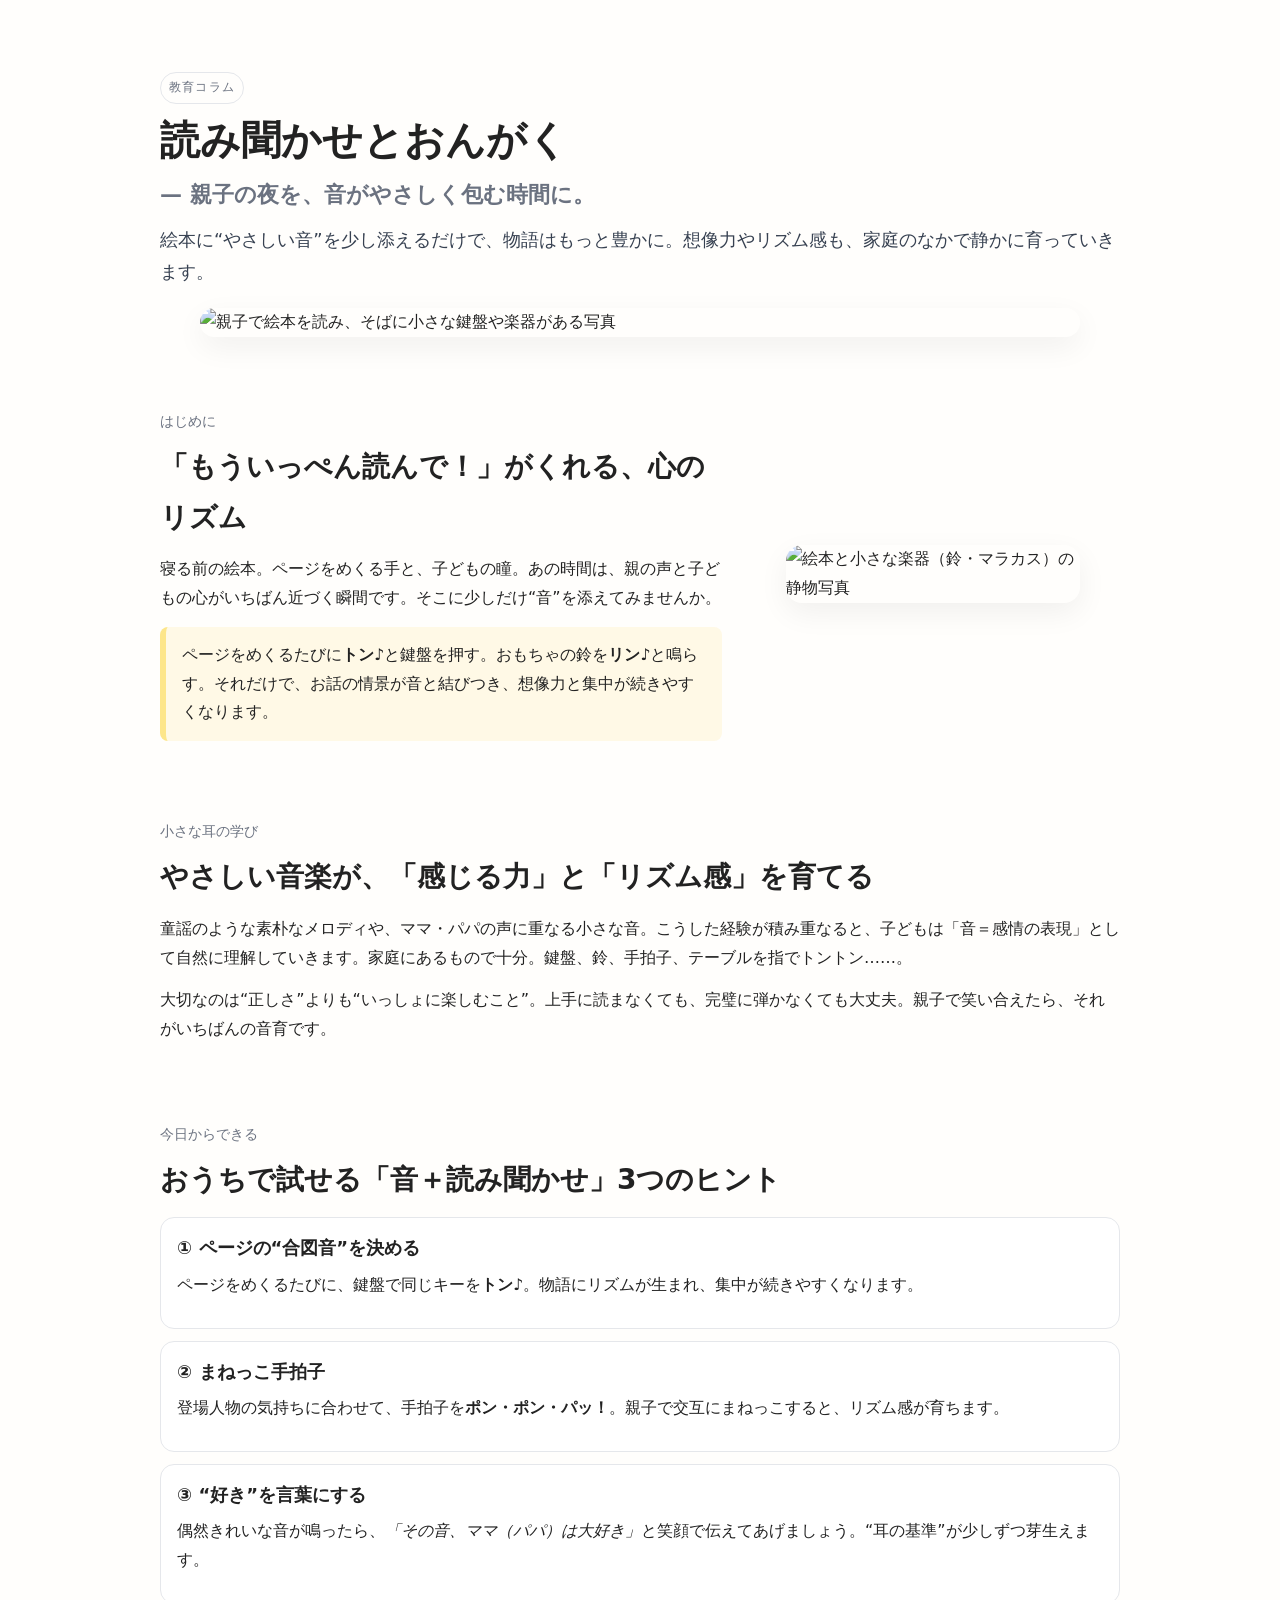
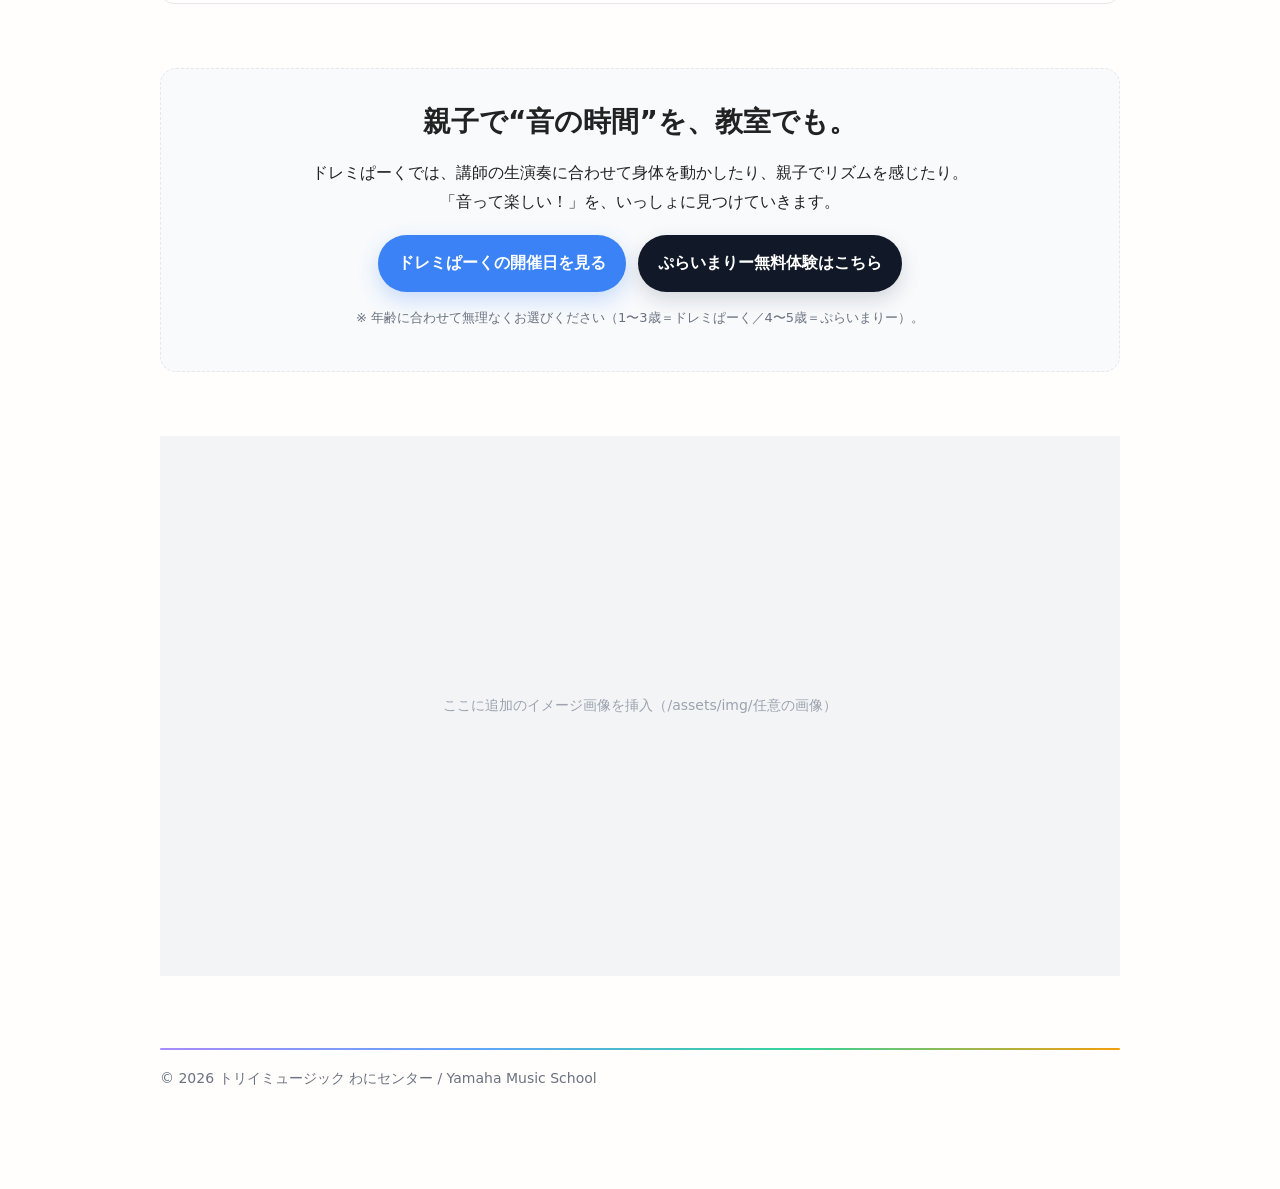
==== index.html @ 70f949ee "Initial commit for GA4GTM setup guide" ====
<!doctype html>
<html lang="ja">
<head>
  <meta charset="utf-8" />
  <meta name="viewport" content="width=device-width, initial-scale=1" />
  <title>読み聞かせとおんがく｜親子の夜を、音がやさしく包む時間に。</title>
  <meta name="description" content="絵本の読み聞かせに“やさしい音”を添えるだけで、想像力やリズム感が育ちます。ご家庭でも簡単にできる小さな工夫と、教室で体験できるドレミぱーくのご案内。" />
  
  <!-- OGP -->
  <meta property="og:title" content="読み聞かせとおんがく｜親子の夜を、音がやさしく包む時間に。" />
  <meta property="og:description" content="絵本の読み聞かせに“やさしい音”を添えるだけで、想像力やリズム感が育ちます。ご家庭でもできるヒントと、ドレミぱーくのご案内。" />
  <meta property="og:type" content="article" />
  <meta property="og:image" content="/assets/ogp/yomikikase_og.jpg" />
  <meta property="og:locale" content="ja_JP" />
  
  <!-- Favicon（必要に応じて差し替え） -->
  <link rel="icon" href="/favicon.ico" />

  <style>
    :root{
      --bg: #fffefc;
      --ink: #222;
      --muted: #6b7280;
      --brand: #3b82f6; /* ボタン色 */
      --brand-ink: #ffffff;
      --card: #ffffff;
      --line: #e5e7eb;
      --accent: #fde68a; /* 強調ライン */
    }
    html{scroll-behavior:smooth}
    body{
      margin:0; font-family: system-ui, -apple-system, "Segoe UI", Roboto, "Hiragino Kaku Gothic ProN", "Noto Sans JP", "Yu Gothic", sans-serif;
      color:var(--ink); background:var(--bg); line-height:1.8;
    }
    .wrap{max-width:960px; margin-inline:auto; padding:24px;}
    header.hero{padding:48px 0 24px;}
    .eyebrow{display:inline-block; font-size:12px; letter-spacing:.1em; color:var(--muted); text-transform:uppercase; border:1px solid var(--line); padding:4px 8px; border-radius:9999px;}
    h1{font-size:clamp(28px, 5vw, 40px); line-height:1.2; margin:12px 0 12px;}
    .lead{font-size:18px; color:#374151;}
    .hero-media{margin-top:20px; border-radius:16px; overflow:hidden; box-shadow:0 10px 30px rgba(0,0,0,.06);}
    .hero-media img{width:100%; height:auto; display:block;}

    .section{padding:32px 0;}
    .kicker{font-size:14px; color:var(--muted); margin-bottom:4px;}
    h2{font-size:clamp(22px, 4vw, 28px); margin:8px 0 12px;}
    p{margin:0 0 14px;}
    .callout{border-left:6px solid var(--accent); background:#fff9e6; padding:14px 16px; border-radius:8px;}

    .grid{display:grid; gap:24px;}
    @media(min-width:900px){
      .grid-2{grid-template-columns:1.2fr .8fr; align-items:center;}
    }

    .btn{display:inline-block; appearance:none; border:none; cursor:pointer; background:var(--brand); color:var(--brand-ink); padding:14px 20px; border-radius:9999px; font-weight:700; text-decoration:none; box-shadow:0 8px 20px rgba(59,130,246,.25); transition:.2s transform, .2s box-shadow;}
    .btn:hover{transform:translateY(-1px); box-shadow:0 10px 24px rgba(59,130,246,.35)}
    .btn.secondary{background:#111827; box-shadow:0 8px 20px rgba(17,24,39,.15)}

    .tips{display:grid; gap:12px;}
    .tip{background:var(--card); border:1px solid var(--line); border-radius:14px; padding:14px 16px;}
    .tip h3{margin:0 0 6px; font-size:18px;}

    .cta{padding:28px; border:1px dashed var(--line); border-radius:16px; background:#f8fafc; text-align:center;}

    footer{padding:40px 0 60px; color:var(--muted); font-size:14px;}
    .brandline{height:2px; background:linear-gradient(90deg, #a78bfa, #60a5fa, #34d399, #f59e0b); border-radius:9999px;}

    /* 画像のプレースホルダ（未設定時の見栄え） */
    .placeholder{display:grid; place-items:center; aspect-ratio:16/9; background:#f3f4f6; color:#9ca3af; font-size:14px;}
  </style>
</head>
<body>
  <div class="wrap">
    <header class="hero">
      <span class="eyebrow" aria-label="コラム種別">教育コラム</span>
      <h1>読み聞かせとおんがく<br><small style="font-size:.55em; color:#6b7280; font-weight:600">— 親子の夜を、音がやさしく包む時間に。</small></h1>
      <p class="lead">絵本に“やさしい音”を少し添えるだけで、物語はもっと豊かに。想像力やリズム感も、家庭のなかで静かに育っていきます。</p>

      <!-- ヒーロー画像：差し替え推奨（/assets/img/yomikikase_hero.jpg など） -->
      <figure class="hero-media" aria-label="読み聞かせをする親子のイメージ写真">
        <picture>
          <!-- 必要に応じてWebPなどを追加 -->
          <source srcset="/assets/img/yomikikase_hero.webp" type="image/webp" />
          <img src="/assets/img/yomikikase_hero.jpg" alt="親子で絵本を読み、そばに小さな鍵盤や楽器がある写真" loading="eager" />
        </picture>
      </figure>
    </header>

    <main>
      <!-- セクション1：導入と情緒 -->
      <section class="section grid grid-2" id="intro">
        <div>
          <div class="kicker">はじめに</div>
          <h2>「もういっぺん読んで！」がくれる、心のリズム</h2>
          <p>寝る前の絵本。ページをめくる手と、子どもの瞳。あの時間は、親の声と子どもの心がいちばん近づく瞬間です。そこに少しだけ“音”を添えてみませんか。</p>
          <p class="callout">ページをめくるたびに<span style="font-weight:700">トン♪</span>と鍵盤を押す。おもちゃの鈴を<span style="font-weight:700">リン♪</span>と鳴らす。それだけで、お話の情景が音と結びつき、想像力と集中が続きやすくなります。</p>
        </div>
        <div>
          <!-- 差し替えサブ画像（任意） -->
          <figure class="hero-media" style="margin-top:0">
            <picture>
              <source srcset="/assets/img/yomikikase_sub.webp" type="image/webp" />
              <img src="/assets/img/yomikikase_sub.jpg" alt="絵本と小さな楽器（鈴・マラカス）の静物写真" loading="lazy" />
            </picture>
          </figure>
        </div>
      </section>

      <!-- セクション2：本論（教育価値） -->
      <section class="section" id="theory">
        <div class="kicker">小さな耳の学び</div>
        <h2>やさしい音楽が、「感じる力」と「リズム感」を育てる</h2>
        <p>童謡のような素朴なメロディや、ママ・パパの声に重なる小さな音。こうした経験が積み重なると、子どもは「音＝感情の表現」として自然に理解していきます。家庭にあるもので十分。鍵盤、鈴、手拍子、テーブルを指でトントン……。</p>
        <p>大切なのは“正しさ”よりも“いっしょに楽しむこと”。上手に読まなくても、完璧に弾かなくても大丈夫。親子で笑い合えたら、それがいちばんの音育です。</p>
      </section>

      <!-- セクション3：おうちでできるヒント -->
      <section class="section" id="tips">
        <div class="kicker">今日からできる</div>
        <h2>おうちで試せる「音＋読み聞かせ」3つのヒント</h2>
        <div class="tips">
          <div class="tip">
            <h3>① ページの“合図音”を決める</h3>
            <p>ページをめくるたびに、鍵盤で同じキーを<span style="font-weight:700">トン♪</span>。物語にリズムが生まれ、集中が続きやすくなります。</p>
          </div>
          <div class="tip">
            <h3>② まねっこ手拍子</h3>
            <p>登場人物の気持ちに合わせて、手拍子を<strong>ポン・ポン・パッ！</strong>。親子で交互にまねっこすると、リズム感が育ちます。</p>
          </div>
          <div class="tip">
            <h3>③ “好き”を言葉にする</h3>
            <p>偶然きれいな音が鳴ったら、<em>「その音、ママ（パパ）は大好き」</em>と笑顔で伝えてあげましょう。“耳の基準”が少しずつ芽生えます。</p>
          </div>
        </div>
      </section>

      <!-- セクション4：教室への自然な橋渡し（CTA） -->
      <section class="section" id="cta">
        <div class="cta">
          <h2 style="margin-top:0">親子で“音の時間”を、教室でも。</h2>
          <p style="margin-bottom:18px">ドレミぱーくでは、講師の生演奏に合わせて身体を動かしたり、親子でリズムを感じたり。<br>「音って楽しい！」を、いっしょに見つけていきます。</p>
          <p style="display:flex; gap:12px; flex-wrap:wrap; justify-content:center">
            <a class="btn" href="#doremi" aria-label="ドレミぱーくの開催日を見る">ドレミぱーくの開催日を見る</a>
            <a class="btn secondary" href="#primary" aria-label="ぷらいまりー無料体験はこちら">ぷらいまりー無料体験はこちら</a>
          </p>
          <p style="font-size:13px; color:var(--muted); margin-top:8px">※ 年齢に合わせて無理なくお選びください（1〜3歳＝ドレミぱーく／4〜5歳＝ぷらいまりー）。</p>
        </div>
      </section>

      <!-- 画像プレースホルダ例（不要なら削除） -->
      <section class="section" aria-hidden="true">
        <div class="placeholder">ここに追加のイメージ画像を挿入（/assets/img/任意の画像）</div>
      </section>
    </main>

    <footer>
      <div class="brandline"></div>
      <p style="margin-top:16px">© <span id="year"></span> トリイミュージック わにセンター / Yamaha Music School</p>
    </footer>
  </div>

  <!-- 年号の自動反映 -->
  <script>
    document.getElementById('year').textContent = new Date().getFullYear();
  </script>

  <!-- GA / GTM の設置はここに（必要なら）
  <script>/* GA4 or Tag Manager */</script>
  -->

  <!-- クリック計測のためのデータ属性例（必要に応じてGTMで参照）
       <a class="btn" data-gtm-event="cta_click_doremi_lp" href="...">ドレミぱーくの開催日を見る</a>
       <a class="btn secondary" data-gtm-event="cta_click_primary_lp" href="...">ぷらいまりー無料体験はこちら</a>
  -->
</body>
</html>
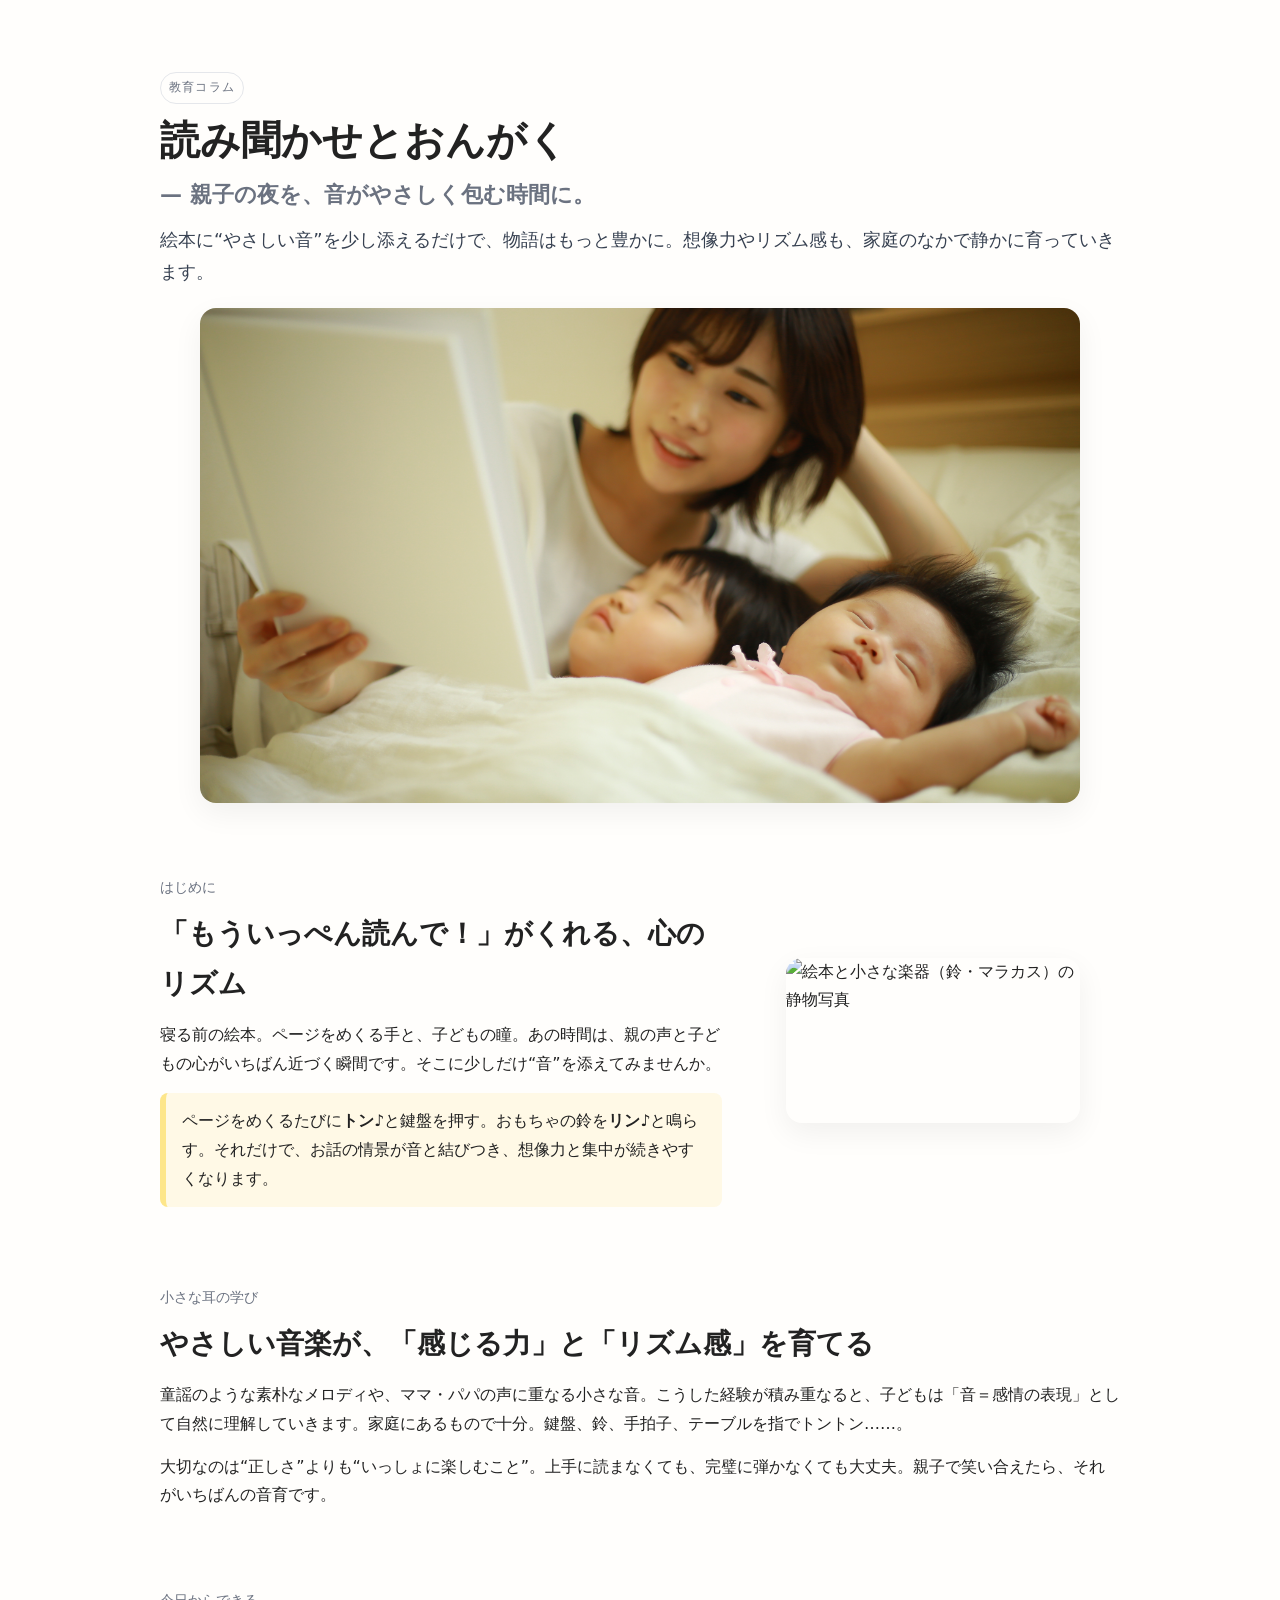
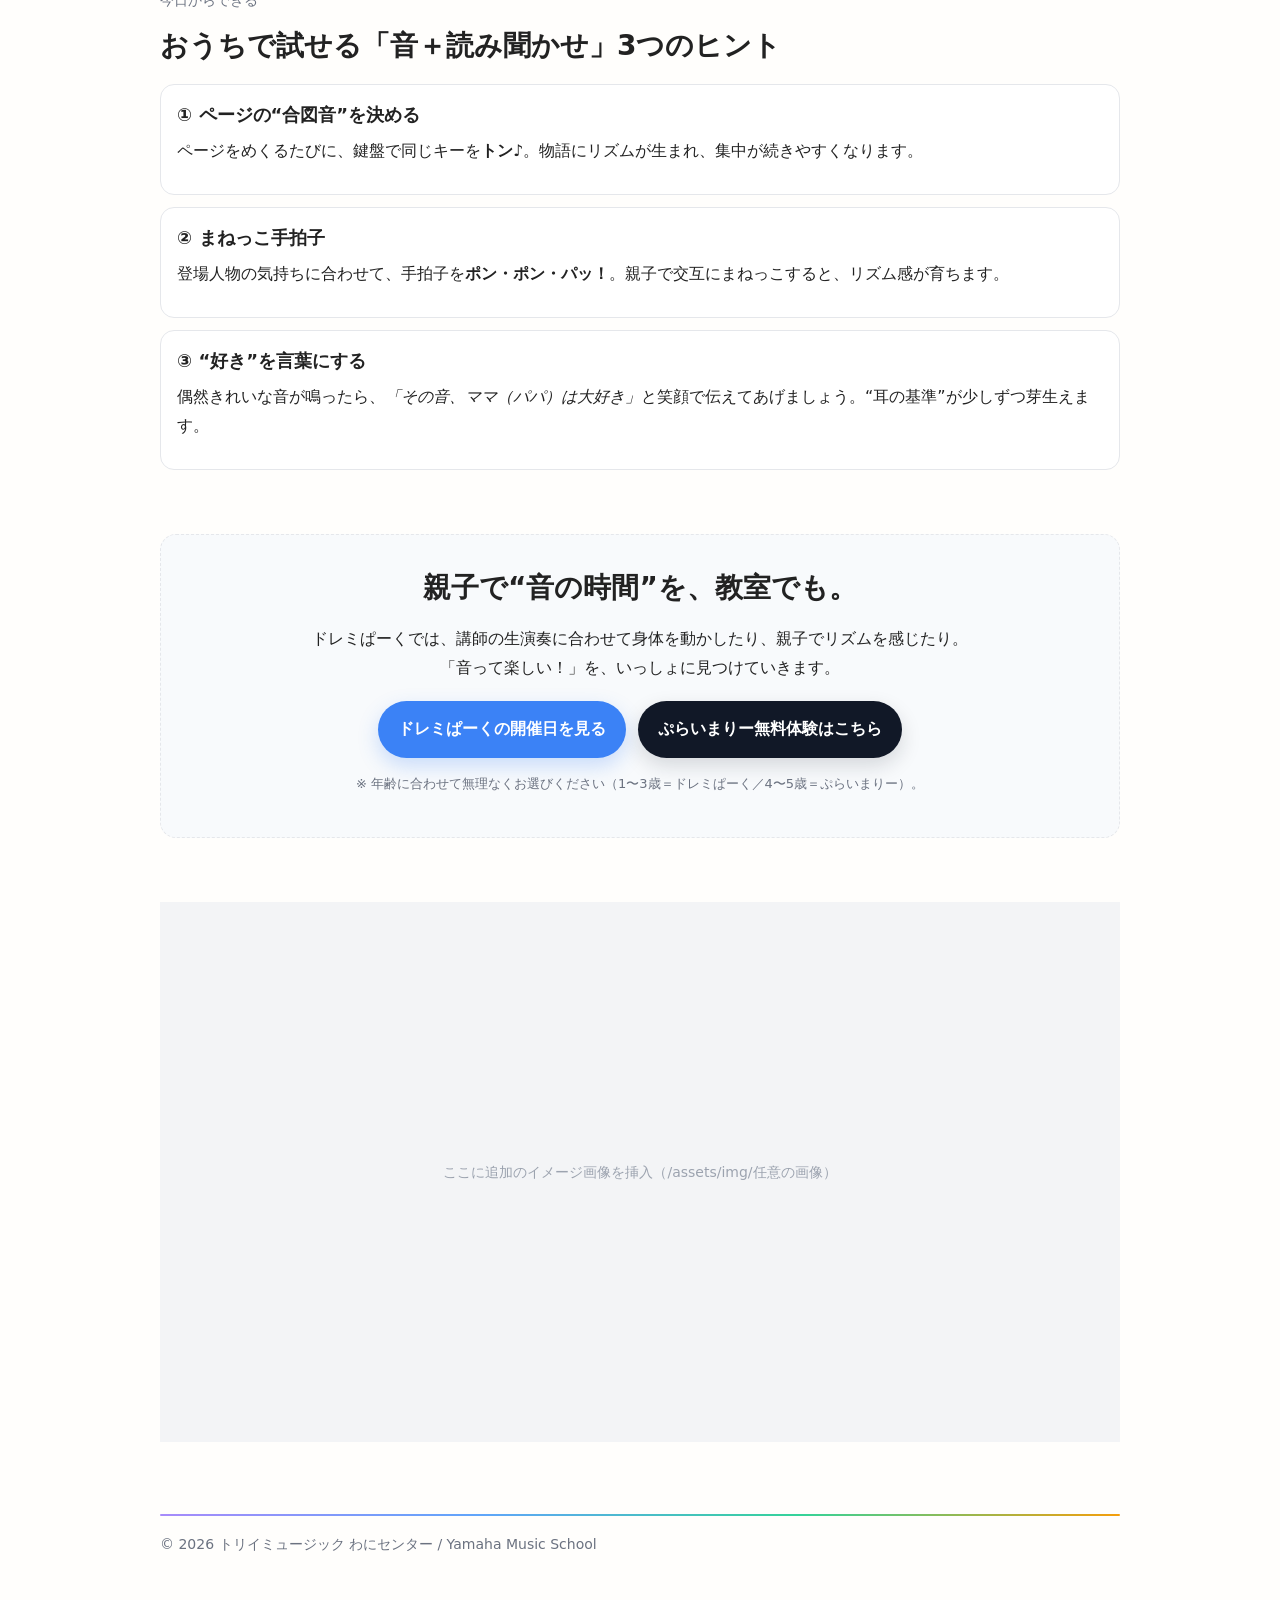
==== commit b51c6a8f: "gazou" ====
--- a/index.html
+++ b/index.html
@@ -38,7 +38,8 @@
     h1{font-size:clamp(28px, 5vw, 40px); line-height:1.2; margin:12px 0 12px;}
     .lead{font-size:18px; color:#374151;}
     .hero-media{margin-top:20px; border-radius:16px; overflow:hidden; box-shadow:0 10px 30px rgba(0,0,0,.06);}
-    .hero-media img{width:100%; height:auto; display:block;}
+    .hero-media{margin-top:20px; border-radius:16px; overflow:hidden; box-shadow:0 10px 30px rgba(0,0,0,.06); aspect-ratio:16/9; max-height:60vh;}
+    .hero-media img{width:100%; height:100%; display:block; object-fit:cover;}
 
     .section{padding:32px 0;}
     .kicker{font-size:14px; color:var(--muted); margin-bottom:4px;}
@@ -65,7 +66,8 @@
     .brandline{height:2px; background:linear-gradient(90deg, #a78bfa, #60a5fa, #34d399, #f59e0b); border-radius:9999px;}
 
     /* 画像のプレースホルダ（未設定時の見栄え） */
-    .placeholder{display:grid; place-items:center; aspect-ratio:16/9; background:#f3f4f6; color:#9ca3af; font-size:14px;}
+    .placeholder{display:grid; place-items:center; aspect-ratio:16/9; background:#f3f4f6; color:#9ca3af; font-size:14px; overflow:hidden;}
+    .placeholder img{width:100%; height:100%; object-fit:cover; display:block;}
   </style>
 </head>
 <body>
@@ -75,13 +77,9 @@
       <h1>読み聞かせとおんがく<br><small style="font-size:.55em; color:#6b7280; font-weight:600">— 親子の夜を、音がやさしく包む時間に。</small></h1>
       <p class="lead">絵本に“やさしい音”を少し添えるだけで、物語はもっと豊かに。想像力やリズム感も、家庭のなかで静かに育っていきます。</p>
 
-      <!-- ヒーロー画像：差し替え推奨（/assets/img/yomikikase_hero.jpg など） -->
+      <!-- ヒーロー画像：パスが存在するファイルのみを指定。WebPが無い場合は <source> を置かない -->
       <figure class="hero-media" aria-label="読み聞かせをする親子のイメージ写真">
-        <picture>
-          <!-- 必要に応じてWebPなどを追加 -->
-          <source srcset="/assets/img/yomikikase_hero.webp" type="image/webp" />
-          <img src="/assets/img/yomikikase_hero.jpg" alt="親子で絵本を読み、そばに小さな鍵盤や楽器がある写真" loading="eager" />
-        </picture>
+        <img src="./image/AdobeStock_219644779.jpeg" alt="親子で絵本を読み、そばに小さな鍵盤や楽器がある写真" loading="eager" />
       </figure>
     </header>
 
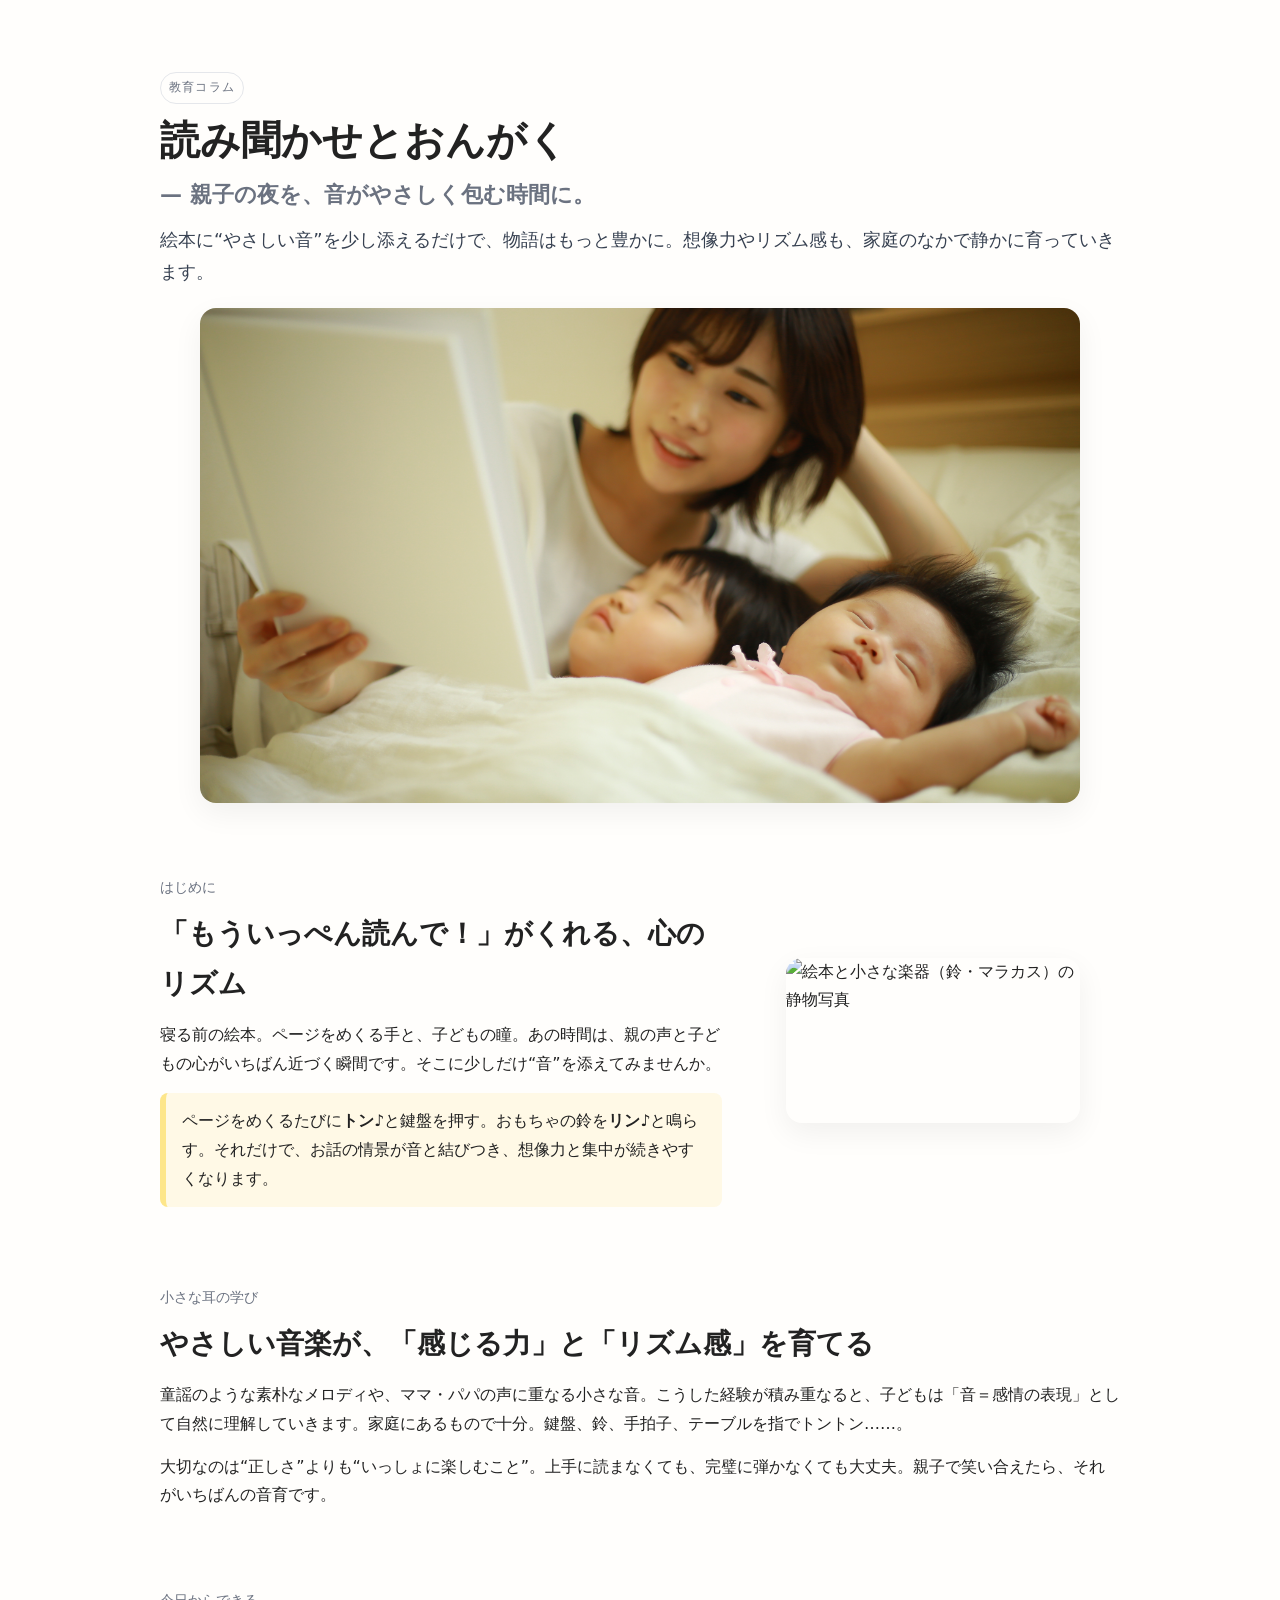
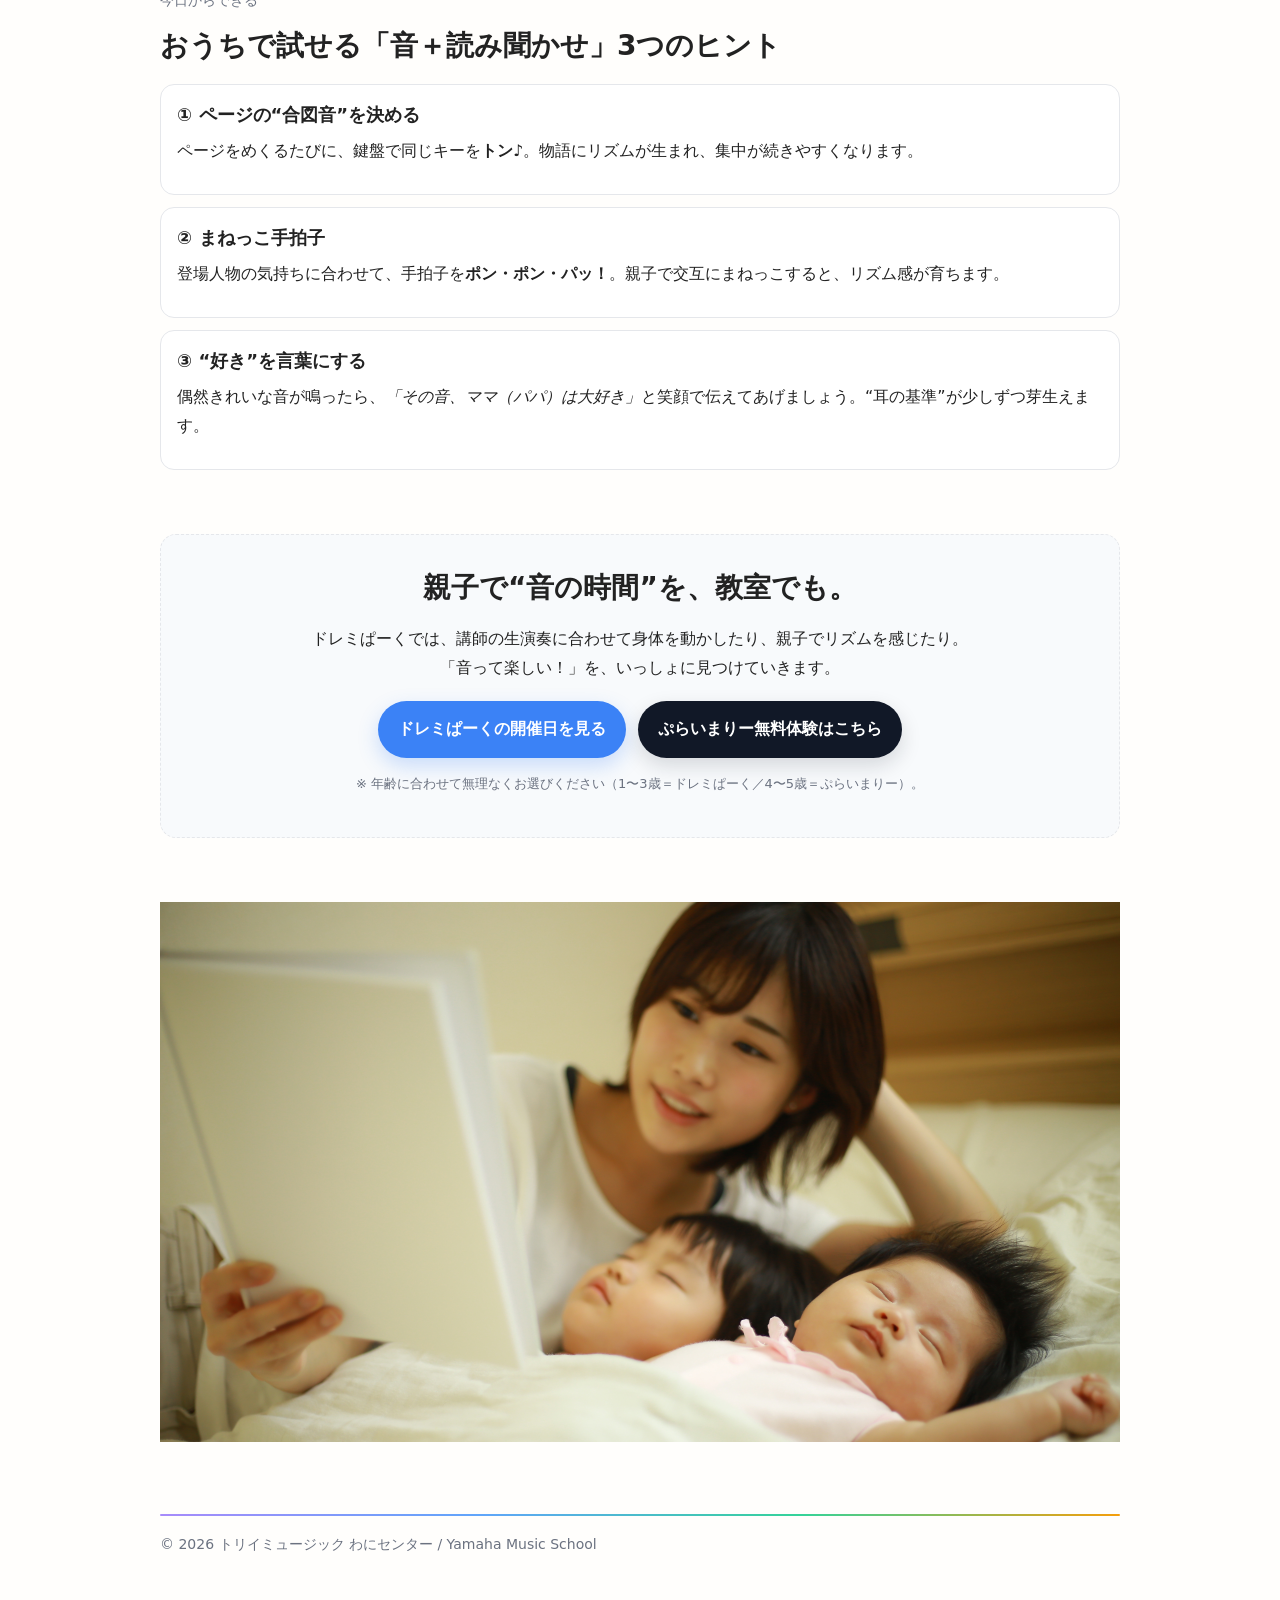
==== commit 09c32ba7: "gaou" ====
--- a/index.html
+++ b/index.html
@@ -97,7 +97,7 @@
           <figure class="hero-media" style="margin-top:0">
             <picture>
               <source srcset="/assets/img/yomikikase_sub.webp" type="image/webp" />
-              <img src="/assets/img/yomikikase_sub.jpg" alt="絵本と小さな楽器（鈴・マラカス）の静物写真" loading="lazy" />
+              <img src="image/AdobeStock_219644779.jpeg" alt="絵本と小さな楽器（鈴・マラカス）の静物写真" loading="lazy" />
             </picture>
           </figure>
         </div>
@@ -146,7 +146,7 @@
 
       <!-- 画像プレースホルダ例（不要なら削除） -->
       <section class="section" aria-hidden="true">
-        <div class="placeholder">ここに追加のイメージ画像を挿入（/assets/img/任意の画像）</div>
+        <div class="placeholder"><img src="image/AdobeStock_219644779.jpeg" alt="絵本と小さな楽器（鈴・マラカス）の静物写真" loading="lazy" /></div>
       </section>
     </main>
 
